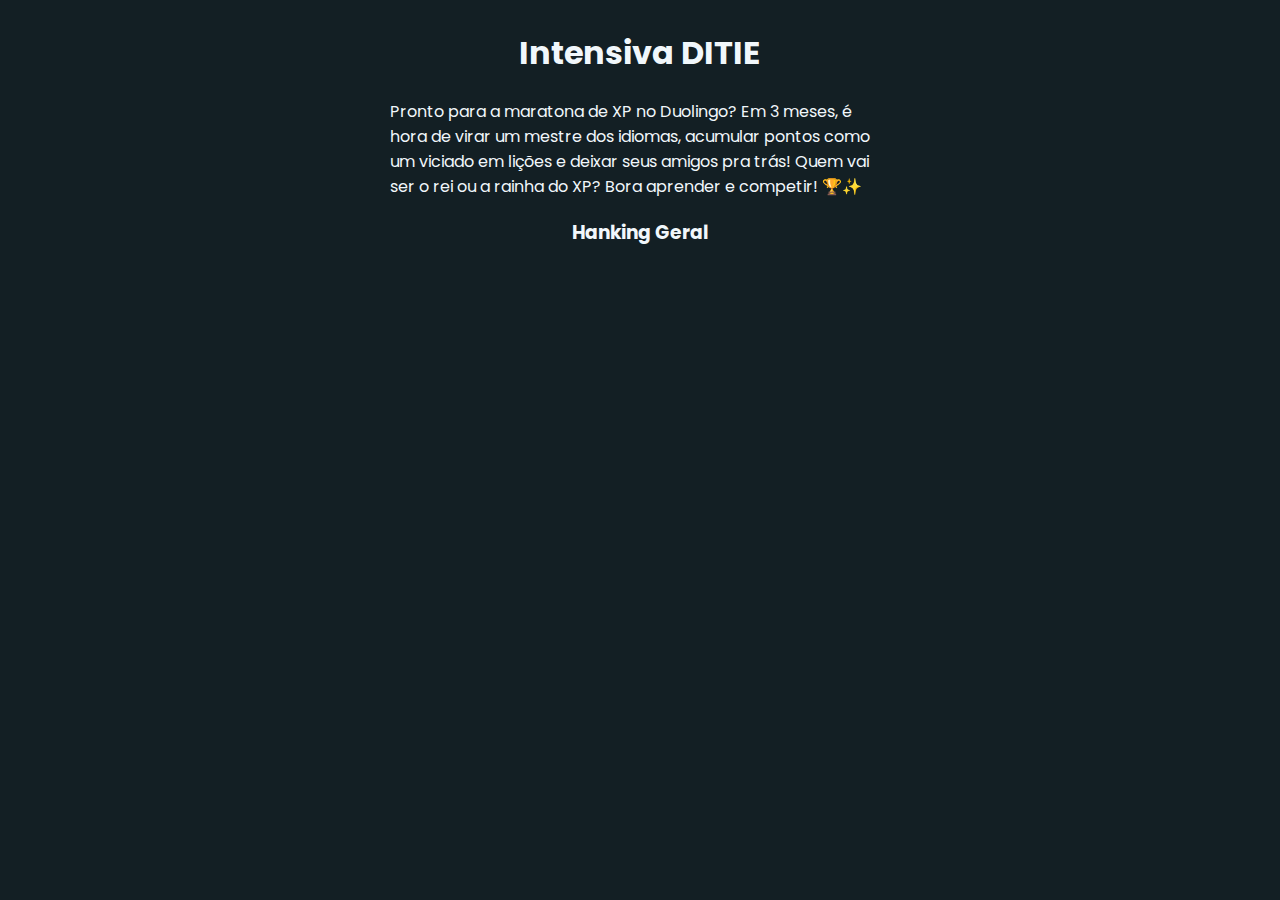
==== index.html @ c4cb51d3 "update_linha_html" ====
<!DOCTYPE html>
<html lang="pt-BR">

<head>
    <meta charset="UTF-8">
    <meta name="viewport" content="width=device-width, initial-scale=1.0">
    <title>Lista de Jogadores</title>
    <style>
        @import url('https://fonts.googleapis.com/css2?family=Poppins:ital,wght@0,100;0,200;0,300;0,400;0,500;0,600;0,700;0,800;0,900;1,100;1,200;1,300;1,400;1,500;1,600;1,700;1,800;1,900&display=swap');

        * {
            font-family: 'Poppins', sans-serif;
            color: #F1F7FB;
        }

        body {
            background-color: #131F24;
            display: flex;
            justify-content: center;
        }

        img {
            width: 50px;
            border-radius: 120px;
        }

        tr {
            height: 70px;
            width: 500px;
            justify-content: space-between;
            display: flex;
            align-items: center;
            border-radius: 18px;
            margin-bottom: 4px;
            transition: 0.3s;
        }

        tr:hover {
            background-color: #202F36;
        }

        .container {
            width: 500px;
        }

        span {
            width: 50px;
            height: 50px;
            margin-right: 10px;
            font-size: 24px;
            display: flex;
            align-items: center;
            justify-content: center;
        }

        .left {
            display: flex;
            align-items: center;
        }

        .username {
            margin-left: 10px;
            display: flex;
            align-items: center;
            justify-content: center;
            font-size: 20px;
            font-weight: 500;
        }

        .xpscore {
            font-size: 16px;
            font-weight: 500;
            margin-right: 8px;
        }

        h1,
        h3 {
            width: 100%;
            text-align: center;
        }
    </style>
</head>

<body>
    <div class="container">

        <div class="title">
            <h1>Intensiva DITIE</h1>
            <p>Pronto para a maratona de XP no Duolingo? Em 3 meses, é hora de virar um mestre dos idiomas, acumular
                pontos como um viciado em lições e deixar seus amigos pra trás! Quem vai ser o rei ou a rainha do XP?
                Bora aprender e competir! 🏆✨</p>
            <div>
                <h3>Hanking Geral</h3>
                <table>
                    <tbody id="tabela-jogadores">
                        <!-- Os dados serão inseridos aqui -->
                    </tbody>

                </table>
            </div>
        </div>
    </div>

    <script>
        async function carregarJogadores() {
            try {
                let response = await fetch("https://duolingo-challeng.onrender.com/jogadores", {
                    method: "GET"
                });
                let data = await response.json();
                let tabela = document.getElementById("tabela-jogadores");

                tabela.innerHTML = ""; // Limpa a tabela antes de adicionar novos dados

                data.jogadores.forEach(jogador => {
                    let linha = document.createElement("tr");
                    linha.innerHTML = `
                        <tr>
                            <td class="left">
                                <span>1º</span>
                                <img src="assets/avatar/${jogador.userId}.png" alt="Shimaroots">
                                <h5 class="username">${jogador.displayName}</h5>
                            </td>
                            <td class="xpscore">${jogador.totalScore} XP</td>
                        </tr>
                    `;
                    tabela.appendChild(linha);
                });
            } catch (error) {
                console.error("Erro ao carregar jogadores:", error);
            }
        }

        carregarJogadores();
    </script>
</body>

</html>
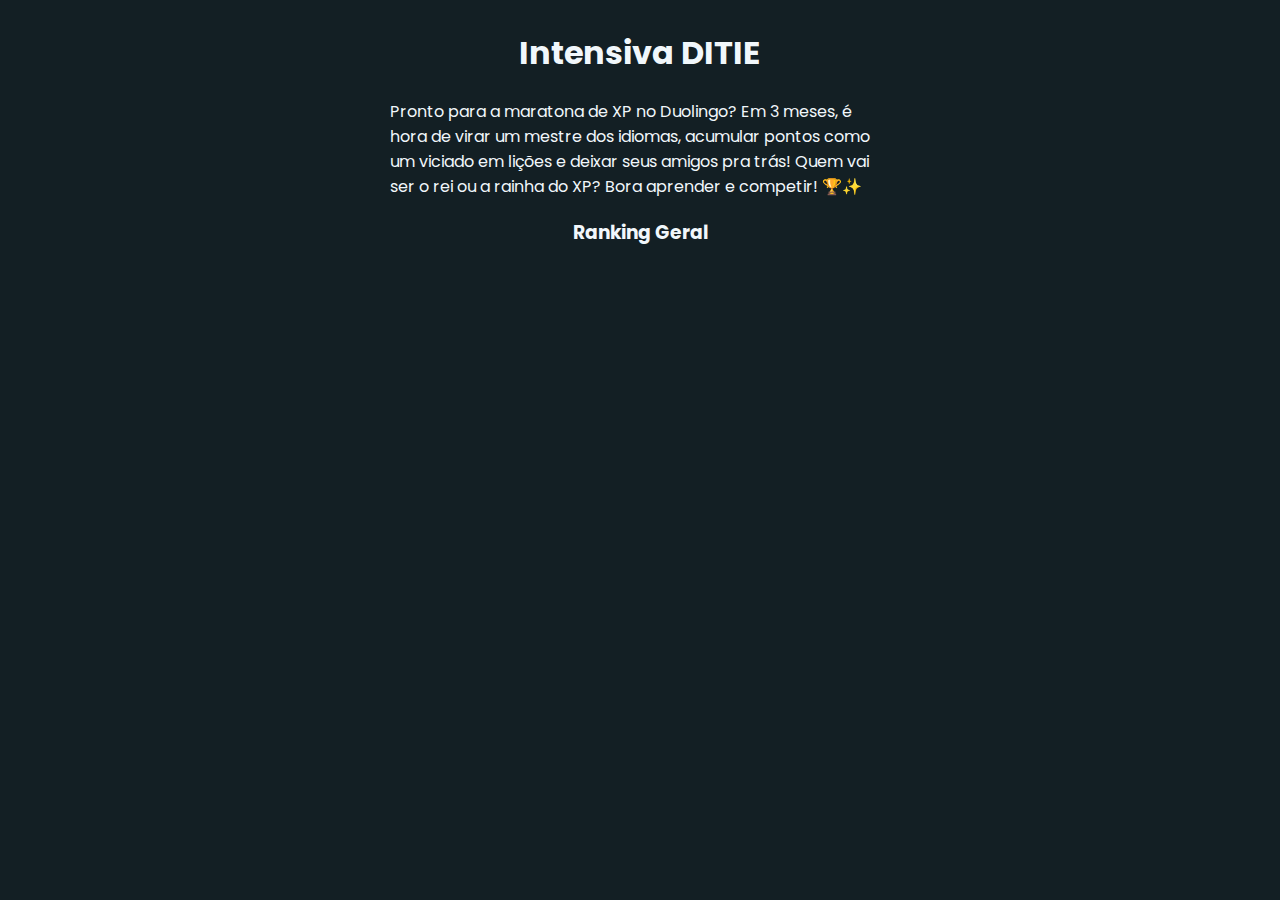
==== commit c11e039b: "Atualizando posições no ranking" ====
--- a/index.html
+++ b/index.html
@@ -90,7 +90,8 @@
                 pontos como um viciado em lições e deixar seus amigos pra trás! Quem vai ser o rei ou a rainha do XP?
                 Bora aprender e competir! 🏆✨</p>
             <div>
-                <h3>Hanking Geral</h3>
+                <h3>Ranking Geral</h3>
+                <h3 id="loading">Carregando jogadores...</h3>
                 <table>
                     <tbody id="tabela-jogadores">
                         <!-- Os dados serão inseridos aqui -->
@@ -102,22 +103,27 @@
     </div>
 
     <script>
+        let carregando = false; // Variável para evitar múltiplas requisições
+
         async function carregarJogadores() {
             try {
-                let response = await fetch("https://duolingo-challeng.onrender.com/jogadores", {
+                // let response = await fetch("https://duolingo-challeng.onrender.com/jogadores", {
+                let response = await fetch("http://127.0.0.1:8000/jogadores", {
                     method: "GET"
                 });
                 let data = await response.json();
                 let tabela = document.getElementById("tabela-jogadores");
+                let loading = document.getElementById("loading");
+
 
                 tabela.innerHTML = ""; // Limpa a tabela antes de adicionar novos dados
-
+                console.log(data);
                 data.jogadores.forEach(jogador => {
                     let linha = document.createElement("tr");
                     linha.innerHTML = `
                         <tr>
                             <td class="left">
-                                <span>1º</span>
+                                <span>${jogador.posicao}</span>
                                 <img src="assets/avatar/${jogador.userId}.png" alt="Shimaroots">
                                 <h5 class="username">${jogador.displayName}</h5>
                             </td>
@@ -129,6 +135,9 @@
             } catch (error) {
                 console.error("Erro ao carregar jogadores:", error);
             }
+            loading.style.display = "none"; // Esconde o loading
+            carregando = false; // Libera a variável após a requisição
+
         }
 
         carregarJogadores();
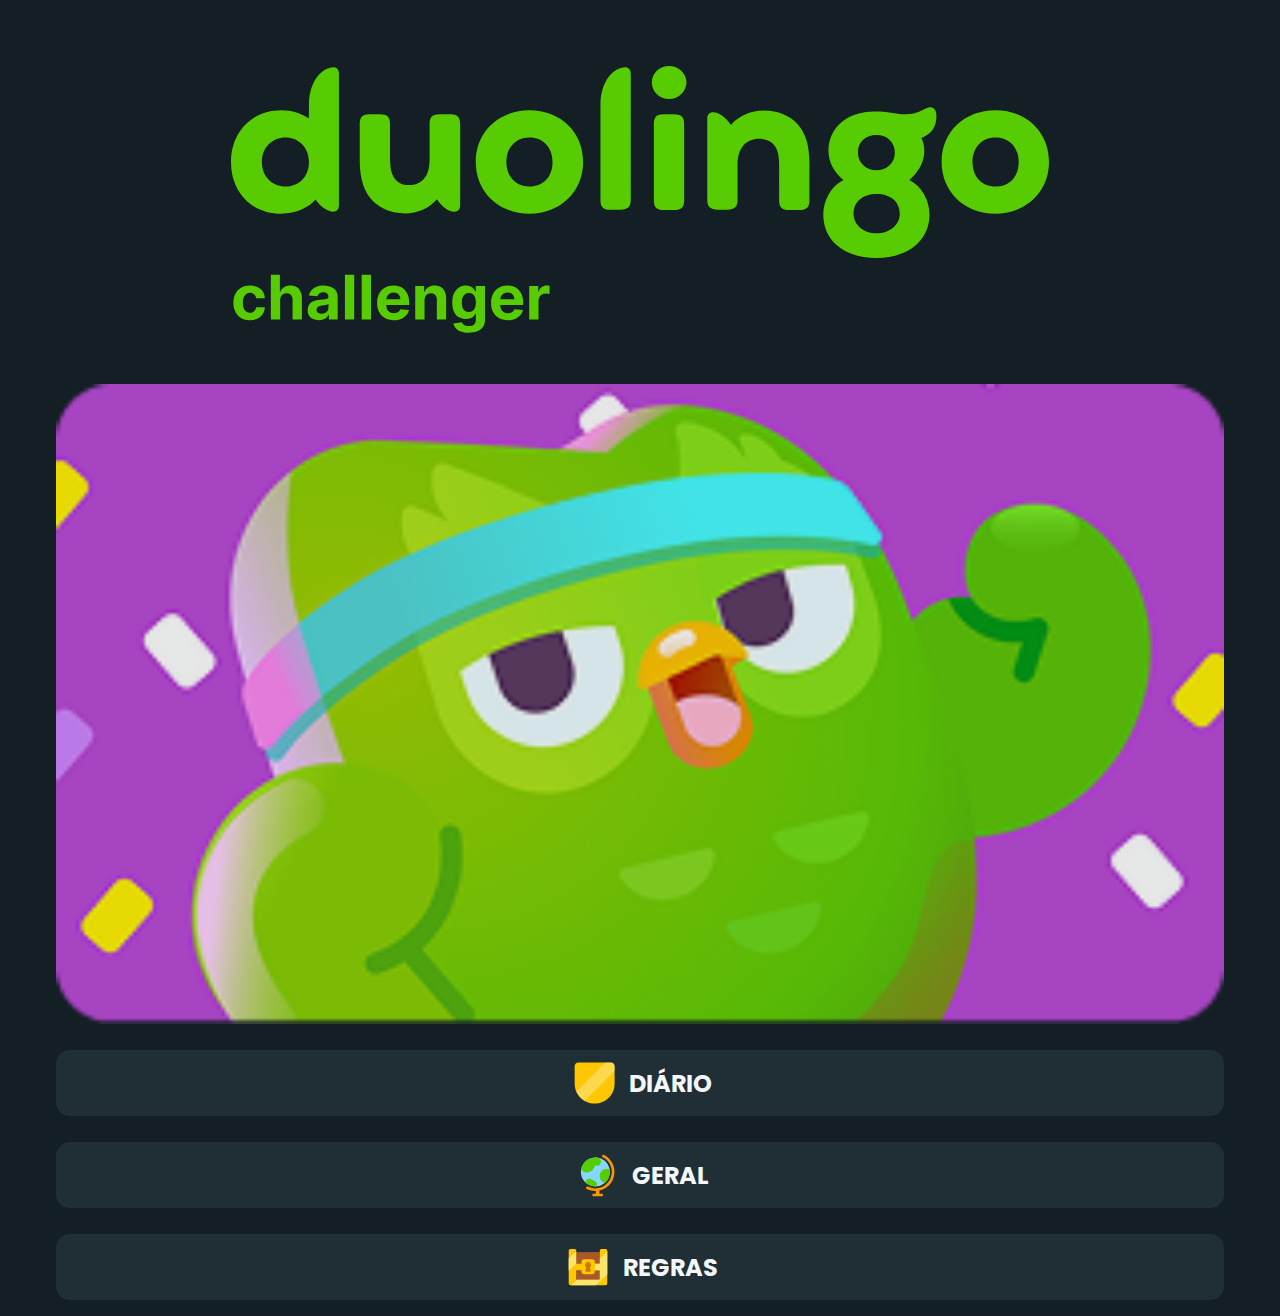
==== commit 93b361c5: "new_layout" ====
--- a/index.html
+++ b/index.html
@@ -1,147 +1,33 @@
 <!DOCTYPE html>
-<html lang="pt-BR">
-
+<html lang="en">
 <head>
     <meta charset="UTF-8">
     <meta name="viewport" content="width=device-width, initial-scale=1.0">
-    <title>Lista de Jogadores</title>
-    <style>
-        @import url('https://fonts.googleapis.com/css2?family=Poppins:ital,wght@0,100;0,200;0,300;0,400;0,500;0,600;0,700;0,800;0,900;1,100;1,200;1,300;1,400;1,500;1,600;1,700;1,800;1,900&display=swap');
-
-        * {
-            font-family: 'Poppins', sans-serif;
-            color: #F1F7FB;
-        }
-
-        body {
-            background-color: #131F24;
-            display: flex;
-            justify-content: center;
-        }
-
-        img {
-            width: 50px;
-            border-radius: 120px;
-        }
-
-        tr {
-            height: 70px;
-            width: 500px;
-            justify-content: space-between;
-            display: flex;
-            align-items: center;
-            border-radius: 18px;
-            margin-bottom: 4px;
-            transition: 0.3s;
-        }
-
-        tr:hover {
-            background-color: #202F36;
-        }
-
-        .container {
-            width: 500px;
-        }
-
-        span {
-            width: 50px;
-            height: 50px;
-            margin-right: 10px;
-            font-size: 24px;
-            display: flex;
-            align-items: center;
-            justify-content: center;
-        }
-
-        .left {
-            display: flex;
-            align-items: center;
-        }
-
-        .username {
-            margin-left: 10px;
-            display: flex;
-            align-items: center;
-            justify-content: center;
-            font-size: 20px;
-            font-weight: 500;
-        }
-
-        .xpscore {
-            font-size: 16px;
-            font-weight: 500;
-            margin-right: 8px;
-        }
-
-        h1,
-        h3 {
-            width: 100%;
-            text-align: center;
-        }
-    </style>
+    <title>Duolingo Challenger</title>
+    <link rel="stylesheet" href="./css/style.css">
+    <link rel="stylesheet" href="./css/bootstrap.css">
+    <link rel="stylesheet" href="./css/home.css">
 </head>
-
 <body>
     <div class="container">
-
-        <div class="title">
-            <h1>Intensiva DITIE</h1>
-            <p>Pronto para a maratona de XP no Duolingo? Em 3 meses, é hora de virar um mestre dos idiomas, acumular
-                pontos como um viciado em lições e deixar seus amigos pra trás! Quem vai ser o rei ou a rainha do XP?
-                Bora aprender e competir! 🏆✨</p>
-            <div>
-                <h3>Ranking Geral</h3>
-                <h3 id="loading">Carregando jogadores...</h3>
-                <table>
-                    <tbody id="tabela-jogadores">
-                        <!-- Os dados serão inseridos aqui -->
-                    </tbody>
-
-                </table>
-            </div>
+        <header class="flex js_center">
+            <img class="img_header" src="./assets/images/header_ghallenger.svg" alt="">
+        </header>
+        <div class=" options flex_col al_center">
+            <img class="duo_img" src="./assets/images/duo_home_img.png" alt="">
+            <a href="#" class="al_center js_center">
+                <img class="icon_button" src="./assets/images/icon_diario.svg" alt="">
+                <p class="text_button">DIÁRIO</p>
+            </a>
+            <a href="./html/geral.html" class="al_center js_center">
+                <img class="icon_button" src="./assets/images/icon_geral.svg" alt="">
+                <p class="text_button">GERAL</p>
+            </a>
+            <a href="./html/regras.html" class="al_center js_center">
+                <img class="icon_button" src="./assets/images/icon_regras.svg" alt="">
+                <p class="text_button">REGRAS</p>
+            </a>
         </div>
     </div>
-
-    <script>
-        let carregando = false; // Variável para evitar múltiplas requisições
-
-        async function carregarJogadores() {
-            try {
-                // let response = await fetch("https://duolingo-challeng.onrender.com/jogadores", {
-                let response = await fetch("http://127.0.0.1:8000/jogadores", {
-                    method: "GET"
-                });
-                let data = await response.json();
-                let tabela = document.getElementById("tabela-jogadores");
-                let loading = document.getElementById("loading");
-
-
-                tabela.innerHTML = ""; // Limpa a tabela antes de adicionar novos dados
-                console.log(data);
-                data.jogadores.forEach(jogador => {
-                    let linha = document.createElement("tr");
-                    linha.innerHTML = `
-                        <tr>
-                            <td class="left">
-                                <span>${jogador.posicao}</span>
-                                <img src="assets/avatar/${jogador.userId}.png" alt="Shimaroots">
-                                <h5 class="username">${jogador.displayName}</h5>
-                            </td>
-                            <td class="xpscore">${jogador.totalScore} XP</td>
-                        </tr>
-                    `;
-                    tabela.appendChild(linha);
-                });
-            } catch (error) {
-                console.error("Erro ao carregar jogadores:", error);
-            }
-            loading.style.display = "none"; // Esconde o loading
-            carregando = false; // Libera a variável após a requisição
-
-        }
-
-        carregarJogadores();
-    </script>
 </body>
-
 </html>--- a/css/style.css
+++ b/css/style.css
@@ -0,0 +1,27 @@
+@import url('https://fonts.googleapis.com/css2?family=Poppins:ital,wght@0,100;0,200;0,300;0,400;0,500;0,600;0,700;0,800;0,900;1,100;1,200;1,300;1,400;1,500;1,600;1,700;1,800;1,900&display=swap');
+@import url('bootstrap.css');
+*{
+    margin: 0;
+    padding: 0;
+    box-sizing: border-box;
+    text-decoration: none;
+    font-family: 'Poppins', sans-serif;
+    color: #F1F7FB ;
+}
+body{
+    background-color: #131F24;
+    display: flex;
+    justify-content: center;
+    width: 100vw;
+    min-height: 100vh;
+}
+.container{
+    background-color: #131F24;
+    max-width: 1200px;
+    padding: 16px;
+    display: flex;
+    align-items: center;
+    flex-direction: column;
+    width: 100%;
+}
+
--- a/css/home.css
+++ b/css/home.css
@@ -0,0 +1,40 @@
+
+header{
+    margin: 50px;
+    width: 100%;
+}
+
+.img_header{
+    width: 70%;
+}
+.text_button{
+    font-size: 24px;
+    font-weight: 700;
+}
+
+a{
+    height: 66px;
+    width: 100%;
+    gap: 10px;
+    background-color: #202F36;
+    border-radius: 14px;
+    margin-top: 26px;
+    transition: 0.3s;
+}
+
+a:hover{
+    background-color: #1A252B;
+}
+
+.options{
+    width: 100%;
+}
+
+.duo_img{
+    width: 100%;
+}
+
+.icon_button{
+    height: 70%;
+    width: 50px;
+}